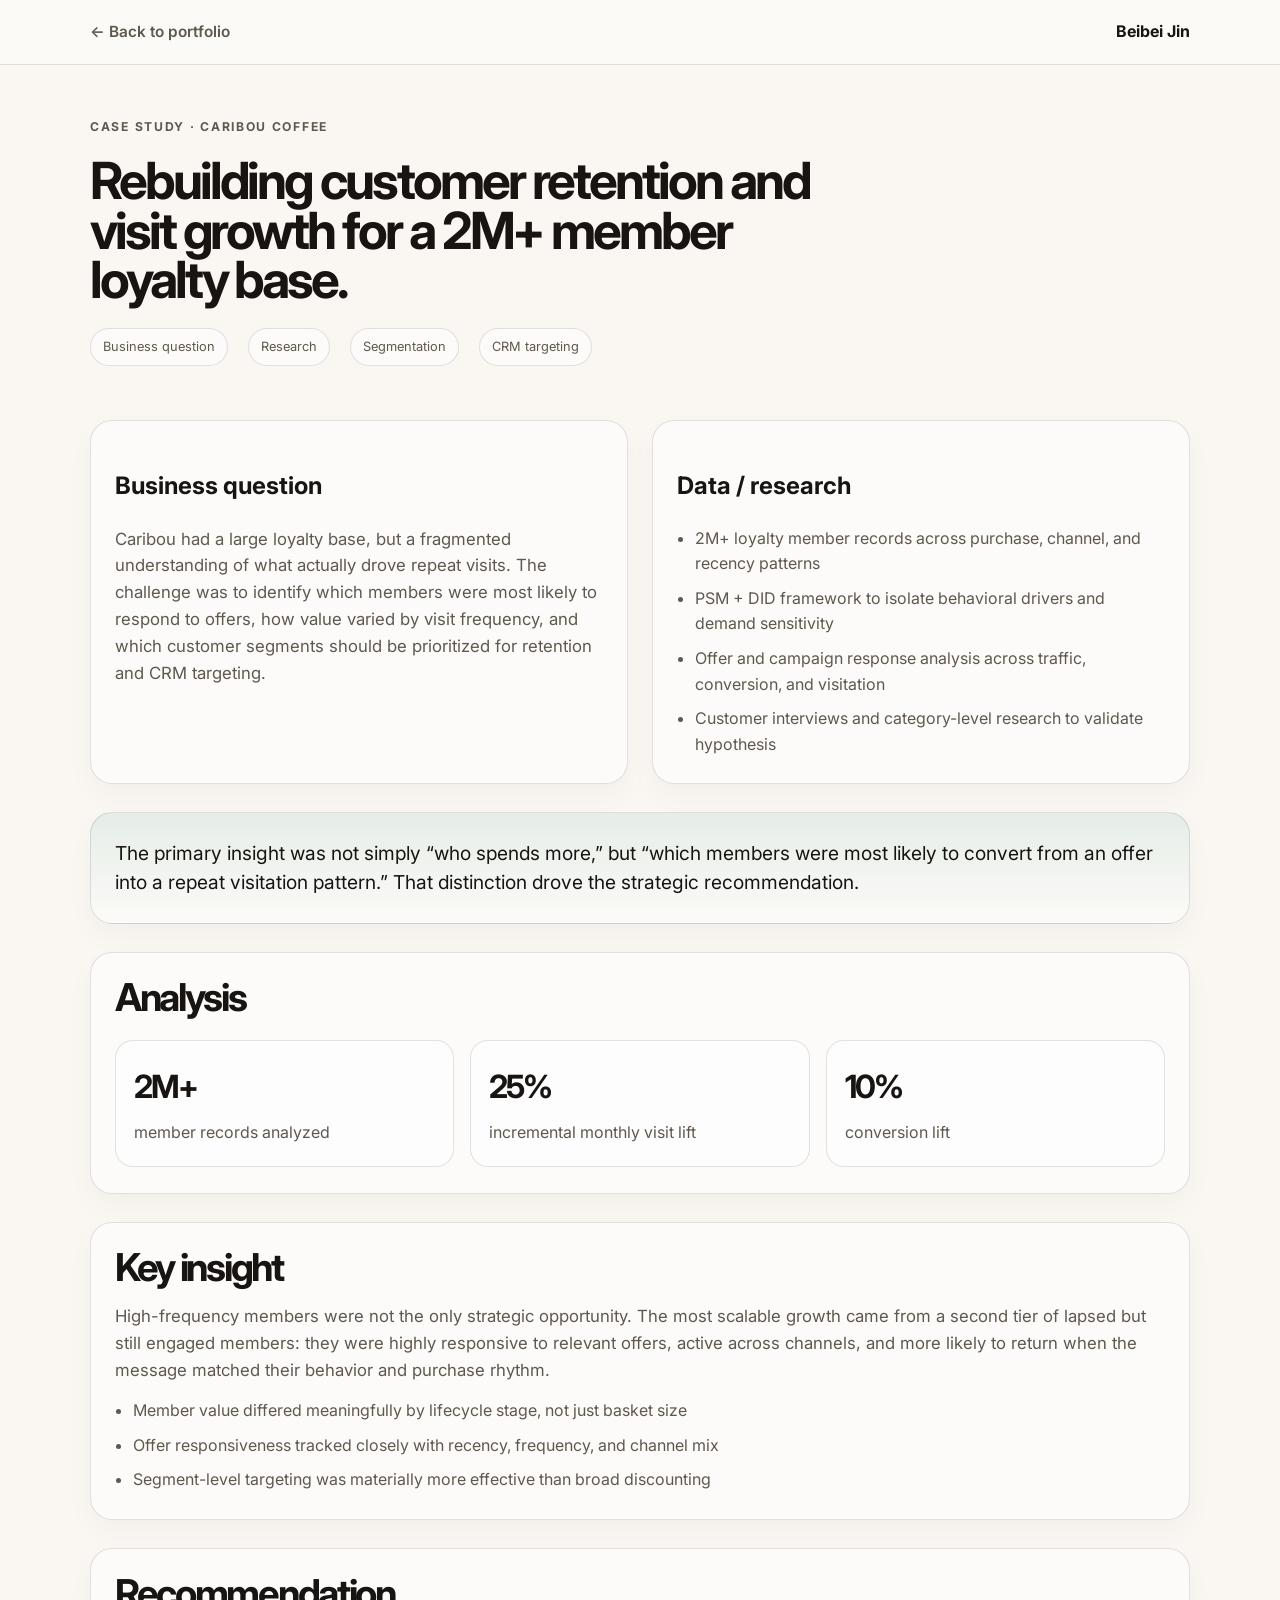
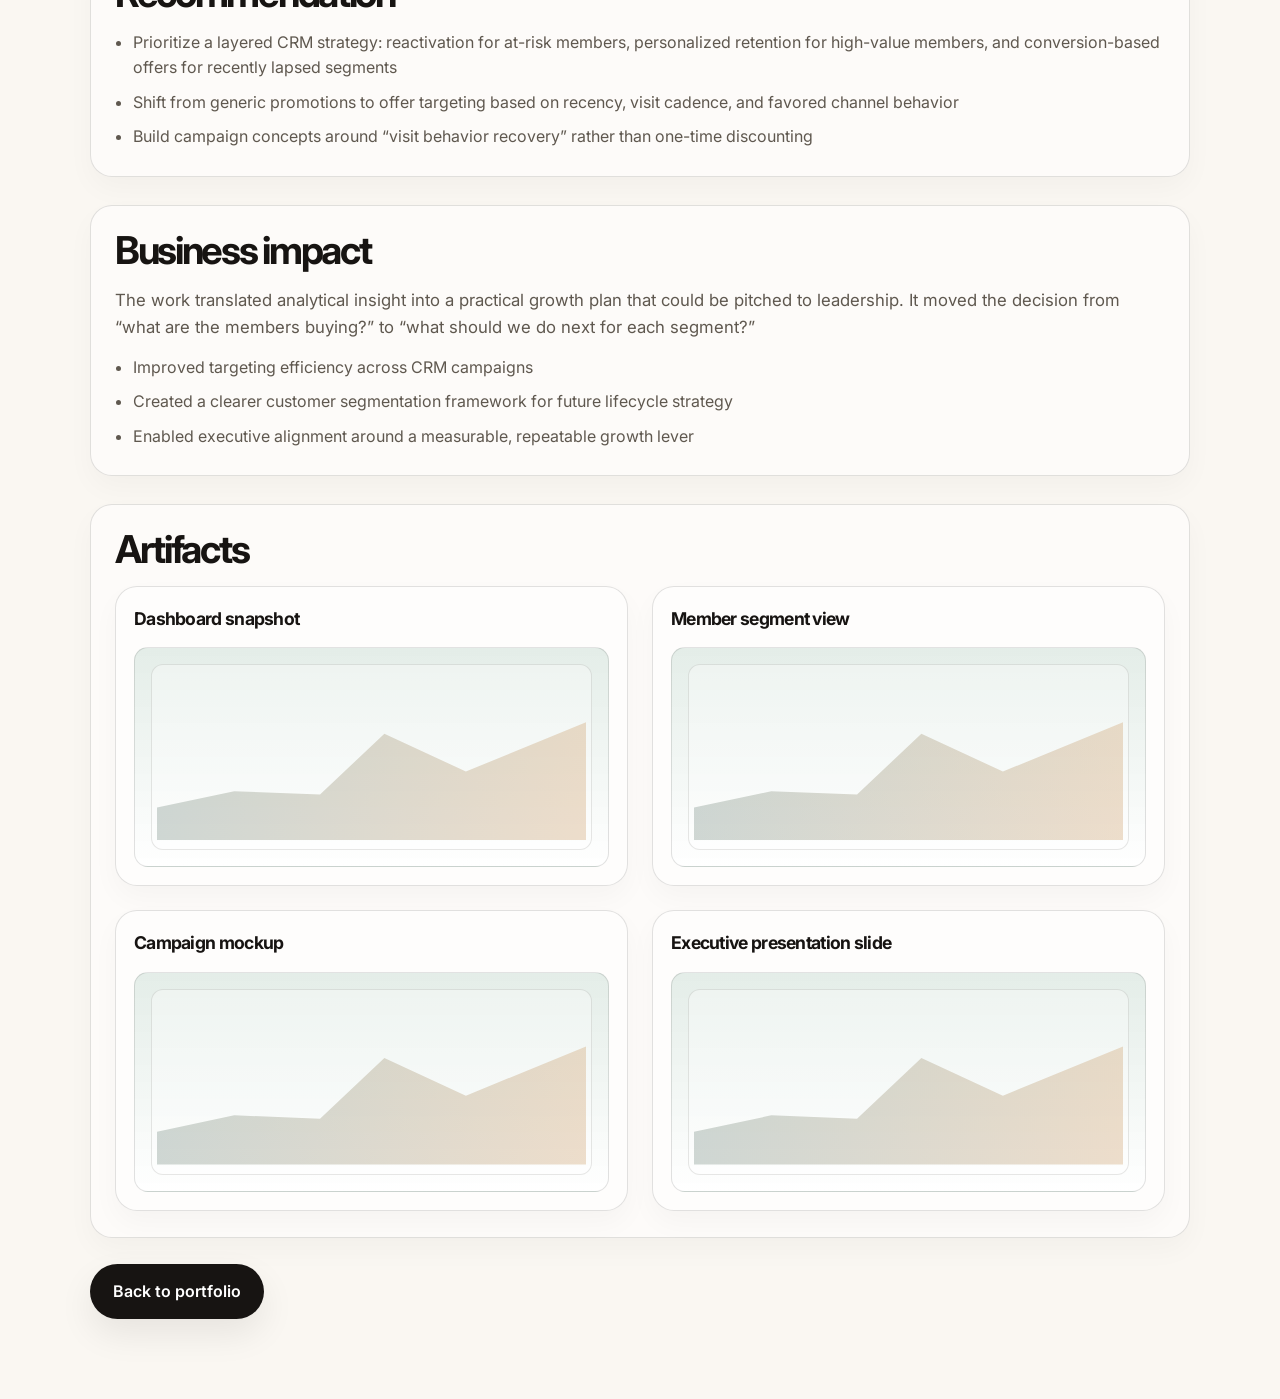
==== case-study-caribou.html @ a94de07c "Publish portfolio draft" ====
<!DOCTYPE html>
<html lang="en">
  <head>
    <meta charset="UTF-8" />
    <meta name="viewport" content="width=device-width, initial-scale=1.0" />
    <title>Caribou Case Study | Beibei Jin</title>
    <link rel="preconnect" href="https://fonts.googleapis.com" />
    <link rel="preconnect" href="https://fonts.gstatic.com" crossorigin />
    <link
      href="https://fonts.googleapis.com/css2?family=Inter:wght@400;500;600;700;800&display=swap"
      rel="stylesheet"
    />
    <link rel="stylesheet" href="style.css" />
  </head>
  <body class="case-page">
    <header class="case-header">
      <div class="case-header-inner">
        <a href="index.html" class="case-back">← Back to portfolio</a>
        <div class="case-brand">Beibei Jin</div>
      </div>
    </header>

    <main class="case-content">
      <section class="case-hero">
        <p class="eyebrow">Case study · Caribou Coffee</p>
        <h1>Rebuilding customer retention and visit growth for a 2M+ member loyalty base.</h1>
        <div class="case-meta">
          <span>Business question</span>
          <span>Research</span>
          <span>Segmentation</span>
          <span>CRM targeting</span>
        </div>
      </section>

      <div class="case-grid">
        <section class="case-block">
          <h2>Business question</h2>
          <p class="case-summary">
            Caribou had a large loyalty base, but a fragmented understanding of what actually drove repeat visits.
            The challenge was to identify which members were most likely to respond to offers, how value varied by visit frequency,
            and which customer segments should be prioritized for retention and CRM targeting.
          </p>
        </section>

        <section class="case-block">
          <h2>Data / research</h2>
          <ul class="case-list">
            <li>2M+ loyalty member records across purchase, channel, and recency patterns</li>
            <li>PSM + DID framework to isolate behavioral drivers and demand sensitivity</li>
            <li>Offer and campaign response analysis across traffic, conversion, and visitation</li>
            <li>Customer interviews and category-level research to validate hypothesis</li>
          </ul>
        </section>
      </div>

      <section class="case-highlight">
        <p>
          The primary insight was not simply “who spends more,” but “which members were most likely to convert from an offer into a repeat visitation pattern.”
          That distinction drove the strategic recommendation.
        </p>
      </section>

      <section class="case-section">
        <h2>Analysis</h2>
        <div class="case-stat-row">
          <div class="case-stat">
            <strong>2M+</strong>
            <span>member records analyzed</span>
          </div>
          <div class="case-stat">
            <strong>25%</strong>
            <span>incremental monthly visit lift</span>
          </div>
          <div class="case-stat">
            <strong>10%</strong>
            <span>conversion lift</span>
          </div>
        </div>
      </section>

      <section class="case-section">
        <h2>Key insight</h2>
        <p class="case-summary">
          High-frequency members were not the only strategic opportunity. The most scalable growth came from a second tier of lapsed but still engaged members:
          they were highly responsive to relevant offers, active across channels, and more likely to return when the message matched their behavior and purchase rhythm.
        </p>
        <ul class="case-list">
          <li>Member value differed meaningfully by lifecycle stage, not just basket size</li>
          <li>Offer responsiveness tracked closely with recency, frequency, and channel mix</li>
          <li>Segment-level targeting was materially more effective than broad discounting</li>
        </ul>
      </section>

      <section class="case-section">
        <h2>Recommendation</h2>
        <ul class="case-list">
          <li>Prioritize a layered CRM strategy: reactivation for at-risk members, personalized retention for high-value members, and conversion-based offers for recently lapsed segments</li>
          <li>Shift from generic promotions to offer targeting based on recency, visit cadence, and favored channel behavior</li>
          <li>Build campaign concepts around “visit behavior recovery” rather than one-time discounting</li>
        </ul>
      </section>

      <section class="case-section">
        <h2>Business impact</h2>
        <p class="case-summary">
          The work translated analytical insight into a practical growth plan that could be pitched to leadership.
          It moved the decision from “what are the members buying?” to “what should we do next for each segment?”
        </p>
        <ul class="case-list">
          <li>Improved targeting efficiency across CRM campaigns</li>
          <li>Created a clearer customer segmentation framework for future lifecycle strategy</li>
          <li>Enabled executive alignment around a measurable, repeatable growth lever</li>
        </ul>
      </section>

      <section class="case-section">
        <h2>Artifacts</h2>
        <div class="artifact-grid-case">
          <article class="case-artifact">
            <h3>Dashboard snapshot</h3>
            <div class="artifact-visual"></div>
          </article>
          <article class="case-artifact">
            <h3>Member segment view</h3>
            <div class="artifact-visual"></div>
          </article>
          <article class="case-artifact">
            <h3>Campaign mockup</h3>
            <div class="artifact-visual"></div>
          </article>
          <article class="case-artifact">
            <h3>Executive presentation slide</h3>
            <div class="artifact-visual"></div>
          </article>
        </div>
      </section>

      <div class="case-cta">
        <a href="index.html" class="button primary">Back to portfolio</a>
      </div>
    </main>
  </body>
</html>
---- style.css ----
:root {
  --bg: #f5f1ea;
  --paper: #faf7f2;
  --surface: #fffdf9;
  --surface-strong: #f0e7dc;
  --text: #171412;
  --muted: #5f584f;
  --line: rgba(23, 20, 18, 0.12);
  --accent: #2d4d3f;
  --accent-soft: #dfeae4;
  --contrast: #c58a4a;
  --shadow: 0 15px 35px rgba(17, 14, 12, 0.08);
}

* {
  box-sizing: border-box;
}

html {
  scroll-behavior: smooth;
}

body {
  margin: 0;
  background: var(--bg);
  color: var(--text);
  font-family: "Inter", sans-serif;
  line-height: 1.6;
}

a {
  color: inherit;
  text-decoration: none;
}

img {
  max-width: 100%;
  display: block;
}

.container {
  width: min(1120px, calc(100% - 40px));
  margin: 0 auto;
}

.page-shell {
  min-height: 100vh;
}

.site-header {
  position: sticky;
  top: 0;
  z-index: 20;
  backdrop-filter: blur(12px);
  background: rgba(245, 241, 234, 0.82);
  border-bottom: 1px solid var(--line);
}

.nav {
  display: flex;
  align-items: center;
  justify-content: space-between;
  min-height: 72px;
  gap: 20px;
}

.brand {
  font-weight: 700;
  letter-spacing: -0.04em;
  font-size: 1.1rem;
}

.nav-links {
  display: flex;
  align-items: center;
  flex-wrap: wrap;
  justify-content: flex-end;
  gap: 18px;
  font-size: 0.93rem;
  color: var(--muted);
}

.nav-links a {
  transition: opacity 0.2s ease;
}

.nav-links a:hover,
.nav-links a:focus-visible {
  opacity: 0.72;
}

.nav-cta {
  padding: 9px 14px;
  border: 1px solid var(--line);
  border-radius: 999px;
  background: rgba(255, 255, 255, 0.4);
  color: var(--text);
}

.hero {
  display: grid;
  grid-template-columns: 1.3fr 0.7fr;
  align-items: center;
  gap: 48px;
  padding: 72px 0 36px;
}

.eyebrow,
.kicker,
.project-tag,
.mini-case-label {
  display: inline-block;
  margin: 0 0 20px;
  font-size: 0.76rem;
  text-transform: uppercase;
  letter-spacing: 0.14em;
  font-weight: 700;
  color: var(--muted);
}

.hero h1,
.section-header h2,
.case-hero h1,
.case-section h2 {
  margin: 0;
  letter-spacing: -0.06em;
  line-height: 0.96;
}

.hero h1 {
  font-size: clamp(3.2rem, 6vw, 6rem);
  max-width: 620px;
}

.lede {
  max-width: 620px;
  margin-top: 22px;
  color: var(--muted);
  font-size: 1.08rem;
}

.cta-row {
  display: flex;
  flex-wrap: wrap;
  gap: 16px;
  margin-top: 28px;
}

.button {
  display: inline-flex;
  align-items: center;
  justify-content: center;
  padding: 14px 22px;
  border-radius: 999px;
  border: 1px solid transparent;
  font-weight: 600;
  transition: transform 0.2s ease, box-shadow 0.2s ease;
}

.button:hover,
.button:focus-visible {
  transform: translateY(-1px);
}

.button.primary {
  background: var(--text);
  color: #fff;
  box-shadow: var(--shadow);
}

.button.secondary {
  border-color: var(--line);
  color: var(--text);
  background: rgba(255, 255, 255, 0.34);
}

.hero-meta {
  list-style: none;
  display: flex;
  flex-wrap: wrap;
  gap: 18px;
  padding: 0;
  margin: 28px 0 0;
  color: var(--muted);
  font-size: 0.92rem;
}

.hero-meta li {
  position: relative;
  padding-left: 12px;
}

.hero-meta li::before {
  content: "";
  position: absolute;
  left: 0;
  top: 50%;
  width: 6px;
  height: 6px;
  border-radius: 50%;
  background: var(--contrast);
  transform: translateY(-50%);
}

.hero-panel {
  padding: 26px 22px 20px;
  border: 1px solid var(--line);
  border-radius: 24px;
  background: linear-gradient(180deg, rgba(255,255,255,0.7), rgba(240,231,220,0.75));
  box-shadow: var(--shadow);
}

.panel-header {
  display: flex;
  align-items: center;
  gap: 8px;
  font-size: 0.8rem;
  text-transform: uppercase;
  letter-spacing: 0.1em;
  color: var(--muted);
}

.status-dot {
  display: inline-block;
  width: 10px;
  height: 10px;
  border-radius: 50%;
  background: #56b36b;
  box-shadow: 0 0 0 4px rgba(86, 179, 107, 0.15);
}

.mini-stat-block {
  margin-top: 24px;
  padding: 20px 18px;
  background: var(--surface);
  border: 1px solid var(--line);
  border-radius: 18px;
}

.mini-kicker {
  display: block;
  margin-bottom: 8px;
  color: var(--muted);
  text-transform: uppercase;
  letter-spacing: 0.12em;
  font-size: 0.68rem;
}

.mini-stat-block strong {
  display: block;
  font-size: clamp(2.2rem, 4vw, 3.2rem);
  letter-spacing: -0.06em;
}

.mini-stat-block small {
  display: block;
  margin-top: 10px;
  color: var(--muted);
}

.mini-grid {
  display: grid;
  grid-template-columns: 1fr 1fr;
  gap: 14px;
  margin-top: 18px;
}

.mini-grid div {
  padding: 18px 16px;
  background: var(--surface);
  border: 1px solid var(--line);
  border-radius: 16px;
}

.mini-grid span {
  display: block;
  color: var(--muted);
  font-size: 0.72rem;
  text-transform: uppercase;
  letter-spacing: 0.12em;
}

.mini-grid strong {
  display: block;
  margin-top: 8px;
  font-size: 1.8rem;
  letter-spacing: -0.06em;
}

.chart-bars {
  display: grid;
  grid-template-columns: repeat(6, minmax(0, 1fr));
  align-items: end;
  gap: 10px;
  height: 112px;
  margin-top: 20px;
  padding: 16px 10px 8px;
  background: rgba(255,255,255,0.38);
  border: 1px solid var(--line);
  border-radius: 16px;
}

.chart-bars span {
  display: block;
  border-radius: 14px 14px 0 0;
  background: linear-gradient(180deg, rgba(45,77,63,0.72), rgba(197,138,74,0.72));
}

.section {
  padding: 58px 0;
}

.section-header {
  margin-bottom: 28px;
}

.section-header h2,
.case-hero h1,
.case-section h2 {
  font-size: clamp(2.2rem, 4vw, 3.6rem);
  max-width: 760px;
}

.about-grid {
  display: grid;
  grid-template-columns: 1.3fr 0.7fr;
  gap: 28px;
  align-items: start;
}

.about-grid p {
  margin: 0 0 18px;
  color: var(--muted);
  font-size: 1.05rem;
}

.quote-card {
  padding: 24px 22px;
  border-radius: 22px;
  background: linear-gradient(180deg, var(--surface), var(--surface-strong));
  border: 1px solid var(--line);
  box-shadow: var(--shadow);
}

.quote-card p {
  margin: 0;
  color: var(--text);
  font-size: 1.1rem;
  line-height: 1.5;
}

.proof-strip {
  border-top: 1px solid var(--line);
  border-bottom: 1px solid var(--line);
  background: rgba(255,255,255,0.25);
}

.proof-grid {
  display: grid;
  grid-template-columns: repeat(4, minmax(0, 1fr));
  gap: 20px;
  padding: 28px 0;
}

.proof-item {
  display: flex;
  flex-direction: column;
  gap: 10px;
  text-align: center;
  padding: 14px 10px;
}

.proof-item strong {
  font-size: clamp(2rem, 3vw, 3rem);
  letter-spacing: -0.06em;
}

.proof-item span {
  color: var(--muted);
}

.capability-grid,
.project-grid,
.artifact-grid,
.tool-grid {
  display: grid;
  gap: 22px;
}

.capability-grid {
  grid-template-columns: repeat(4, minmax(0, 1fr));
}

.info-card,
.project-card,
.artifact-card,
.mini-case {
  border: 1px solid var(--line);
  background: rgba(255,255,255,0.4);
  border-radius: 22px;
  box-shadow: 0 10px 30px rgba(17, 14, 12, 0.03);
}

.info-card {
  padding: 22px 20px 18px;
}

.card-index {
  font-size: 0.72rem;
  text-transform: uppercase;
  letter-spacing: 0.12em;
  color: var(--muted);
}

.info-card h3 {
  margin: 14px 0 10px;
  font-size: 1.35rem;
  letter-spacing: -0.04em;
}

.info-card p,
.project-card p,
.mini-case p,
.case-lead,
.case-section p,
.case-list li,
.case-note,
.contact-section h2 {
  color: var(--muted);
}

.project-grid {
  grid-template-columns: repeat(2, minmax(0, 1fr));
}

.project-card {
  padding: 22px 20px 20px;
}

.project-card.featured {
  background: linear-gradient(180deg, rgba(223,234,228,0.7), rgba(255,255,255,0.5));
}

.project-card h3 {
  margin: 8px 0 10px;
  font-size: clamp(1.7rem, 3vw, 2.4rem);
  letter-spacing: -0.05em;
}

.project-card ul {
  margin: 16px 0 18px;
  padding-left: 18px;
  color: var(--text);
}

.project-card li + li {
  margin-top: 8px;
}

.project-card a,
.mini-case a,
.case-back,
.contact-links a,
.case-link {
  font-weight: 600;
  color: var(--text);
}

.case-study-rail {
  display: grid;
  grid-template-columns: repeat(2, minmax(0, 1fr));
  gap: 22px;
}

.mini-case {
  padding: 22px 20px;
}

.mini-case h3 {
  margin: 10px 0 8px;
  font-size: 1.5rem;
  letter-spacing: -0.04em;
}

.artifact-grid {
  grid-template-columns: repeat(3, minmax(0, 1fr));
}

.artifact-card {
  padding: 18px;
}

.artifact-card span {
  display: block;
  margin-bottom: 12px;
  font-size: 0.83rem;
  text-transform: uppercase;
  letter-spacing: 0.12em;
  color: var(--muted);
}

.mock-visual {
  height: 185px;
  border-radius: 16px;
  border: 1px solid var(--line);
  background: linear-gradient(180deg, rgba(230,236,233,0.9), rgba(252,248,244,0.9));
  position: relative;
  overflow: hidden;
}

.dashboard-mock::before,
.cluster-mock::before,
.map-mock::before,
.campaign-mock::before,
.model-mock::before,
.framework-mock::before {
  content: "";
  position: absolute;
  inset: 14px;
  border-radius: 12px;
  border: 1px solid rgba(23,20,18,0.1);
  background: rgba(255,255,255,0.3);
}

.dashboard-mock::after {
  content: "";
  position: absolute;
  left: 20px;
  right: 20px;
  bottom: 20px;
  height: 68px;
  border-radius: 12px;
  background: linear-gradient(90deg, rgba(45,77,63,0.24), rgba(197,138,74,0.28));
}

.cluster-mock::after {
  content: "";
  position: absolute;
  inset: 26px 20px 20px 20px;
  background: radial-gradient(circle at 30% 38%, rgba(45,77,63,0.9) 0 10%, rgba(45,77,63,0.1) 11% 100%);
  border-radius: 50%;
}

.map-mock::after {
  content: "";
  position: absolute;
  inset: 25px 28px 26px 28px;
  background: linear-gradient(135deg, rgba(45,77,63,0.12), rgba(197,138,74,0.18));
  clip-path: polygon(0 55%, 30% 40%, 52% 18%, 78% 48%, 100% 35%, 100% 100%, 0 100%);
}

.campaign-mock::after {
  content: "";
  position: absolute;
  left: 22px;
  right: 22px;
  top: 28px;
  bottom: 28px;
  border-radius: 12px;
  background: linear-gradient(90deg, rgba(45,77,63,0.18), rgba(197,138,74,0.25));
}

.model-mock::after {
  content: "";
  position: absolute;
  left: 24px;
  right: 24px;
  top: 32px;
  bottom: 26px;
  background: linear-gradient(180deg, rgba(45,77,63,0.2), rgba(197,138,74,0.2));
  clip-path: polygon(0 80%, 18% 66%, 38% 72%, 52% 44%, 72% 58%, 100% 22%, 100% 100%, 0 100%);
}

.framework-mock::after {
  content: "";
  position: absolute;
  left: 25px;
  right: 25px;
  top: 25px;
  bottom: 25px;
  background: repeating-linear-gradient(90deg, rgba(23,20,18,0.12) 0 1px, transparent 1px 26px),
    repeating-linear-gradient(180deg, rgba(23,20,18,0.12) 0 1px, transparent 1px 26px);
}

.process-flow {
  display: grid;
  grid-template-columns: repeat(4, minmax(0, 1fr));
  gap: 18px;
}

.process-step {
  position: relative;
  padding: 24px 18px 18px;
  border: 1px solid var(--line);
  border-radius: 22px;
  background: linear-gradient(180deg, rgba(255,255,255,0.45), rgba(223,234,228,0.45));
}

.process-step span {
  display: inline-flex;
  align-items: center;
  justify-content: center;
  width: 38px;
  height: 38px;
  border-radius: 50%;
  background: var(--text);
  color: #fff;
  font-size: 0.75rem;
  font-weight: 700;
}

.process-step strong {
  display: block;
  margin-top: 16px;
  font-size: 1.35rem;
  letter-spacing: -0.04em;
}

.tool-grid {
  grid-template-columns: repeat(6, minmax(0, 1fr));
}

.tool-grid span {
  display: flex;
  align-items: center;
  justify-content: center;
  min-height: 52px;
  padding: 10px 14px;
  border-radius: 999px;
  border: 1px solid var(--line);
  background: rgba(255,255,255,0.38);
  color: var(--muted);
  font-weight: 500;
  text-align: center;
}

.contact-section {
  padding-bottom: 90px;
}

.contact-section h2 {
  max-width: 760px;
  margin: 0 0 24px;
  font-size: clamp(2rem, 4vw, 3rem);
  line-height: 1.08;
  letter-spacing: -0.05em;
  color: var(--text);
}

.contact-links {
  display: flex;
  flex-wrap: wrap;
  gap: 18px;
  font-size: 1rem;
}

.site-footer {
  padding: 0 0 40px;
  color: var(--muted);
  border-top: 1px solid var(--line);
}

.site-footer p {
  margin: 0;
  padding-top: 18px;
}

.case-page {
  background: var(--paper);
}

.case-header {
  border-bottom: 1px solid var(--line);
  background: rgba(255,255,255,0.4);
  position: sticky;
  top: 0;
  z-index: 5;
}

.case-header-inner {
  width: min(1100px, calc(100% - 40px));
  margin: 0 auto;
  min-height: 64px;
  display: flex;
  align-items: center;
  justify-content: space-between;
  gap: 20px;
}

.case-back {
  font-size: 0.96rem;
  color: var(--muted);
}

.case-brand {
  font-weight: 700;
}

.case-content {
  width: min(1100px, calc(100% - 40px));
  margin: 0 auto;
  padding: 48px 0 80px;
}

.case-hero {
  padding-bottom: 24px;
}

.case-meta {
  display: flex;
  flex-wrap: wrap;
  gap: 12px 20px;
  margin-top: 24px;
  color: var(--muted);
}

.case-meta span {
  display: inline-flex;
  align-items: center;
  border: 1px solid var(--line);
  border-radius: 999px;
  padding: 8px 12px;
  background: rgba(255,255,255,0.5);
  font-size: 0.8rem;
}

.case-grid {
  display: grid;
  grid-template-columns: 1fr 1fr;
  gap: 24px;
  margin-top: 30px;
  margin-bottom: 28px;
}

.case-block,
.case-highlight,
.case-artifact,
.case-section {
  border: 1px solid var(--line);
  background: rgba(255,255,255,0.5);
  border-radius: 22px;
  box-shadow: 0 12px 28px rgba(17,14,12,0.03);
}

.case-block,
.case-highlight {
  padding: 26px 24px;
}

.case-section {
  padding: 26px 24px;
  margin-top: 28px;
}

.case-section h2 {
  margin: 0 0 18px;
  font-size: clamp(1.8rem, 3vw, 2.7rem);
}

.case-summary {
  margin: 0;
  font-size: 1.05rem;
  color: var(--muted);
}

.case-list {
  padding-left: 18px;
  margin: 14px 0 0;
}

.case-list li + li {
  margin-top: 9px;
}

.case-highlight {
  background: linear-gradient(180deg, rgba(223,234,228,0.8), rgba(255,255,255,0.5));
}

.case-highlight p {
  margin: 0;
  font-size: 1.2rem;
  line-height: 1.5;
  color: var(--text);
}

.case-stat-row {
  display: grid;
  grid-template-columns: repeat(3, minmax(0, 1fr));
  gap: 16px;
  margin-top: 24px;
}

.case-stat {
  padding: 20px 18px;
  border-radius: 18px;
  border: 1px solid var(--line);
  background: rgba(255,255,255,0.6);
}

.case-stat strong {
  display: block;
  font-size: 2rem;
  letter-spacing: -0.06em;
}

.case-stat span {
  display: block;
  margin-top: 8px;
  color: var(--muted);
}

.artifact-grid-case {
  display: grid;
  grid-template-columns: repeat(2, minmax(0, 1fr));
  gap: 24px;
  margin-top: 18px;
}

.case-artifact {
  padding: 18px;
}

.case-artifact h3 {
  margin: 0 0 14px;
  font-size: 1.1rem;
  letter-spacing: -0.04em;
}

.artifact-visual {
  height: 220px;
  border-radius: 14px;
  border: 1px solid var(--line);
  background: linear-gradient(180deg, rgba(223,234,228,0.85), rgba(255,255,255,0.8));
  position: relative;
  overflow: hidden;
}

.artifact-visual::before {
  content: "";
  position: absolute;
  inset: 16px;
  border-radius: 12px;
  border: 1px solid rgba(23,20,18,0.1);
  background: rgba(255,255,255,0.35);
}

.artifact-visual::after {
  content: "";
  position: absolute;
  inset: 28px 22px 26px 22px;
  background: linear-gradient(90deg, rgba(45,77,63,0.22), rgba(197,138,74,0.28));
  clip-path: polygon(0 80%, 18% 70%, 38% 72%, 53% 35%, 72% 58%, 100% 28%, 100% 100%, 0 100%);
}

.case-cta {
  margin-top: 26px;
}

@media (max-width: 940px) {
  .hero,
  .about-grid,
  .capability-grid,
  .project-grid,
  .case-grid,
  .artifact-grid,
  .tool-grid,
  .process-flow,
  .case-study-rail {
    grid-template-columns: 1fr;
  }

  .hero {
    padding-top: 48px;
  }

  .tool-grid {
    grid-template-columns: repeat(2, minmax(0, 1fr));
  }

  .proof-grid {
    grid-template-columns: repeat(2, minmax(0, 1fr));
  }
}

@media (max-width: 640px) {
  .nav {
    flex-direction: column;
    justify-content: center;
    padding: 18px 0;
  }

  .nav-links {
    justify-content: center;
  }

  .hero h1 {
    font-size: 2.7rem;
  }

  .proof-grid,
  .artifact-grid-case,
  .case-stat-row {
    grid-template-columns: 1fr;
  }

  .site-header {
    position: static;
  }
}
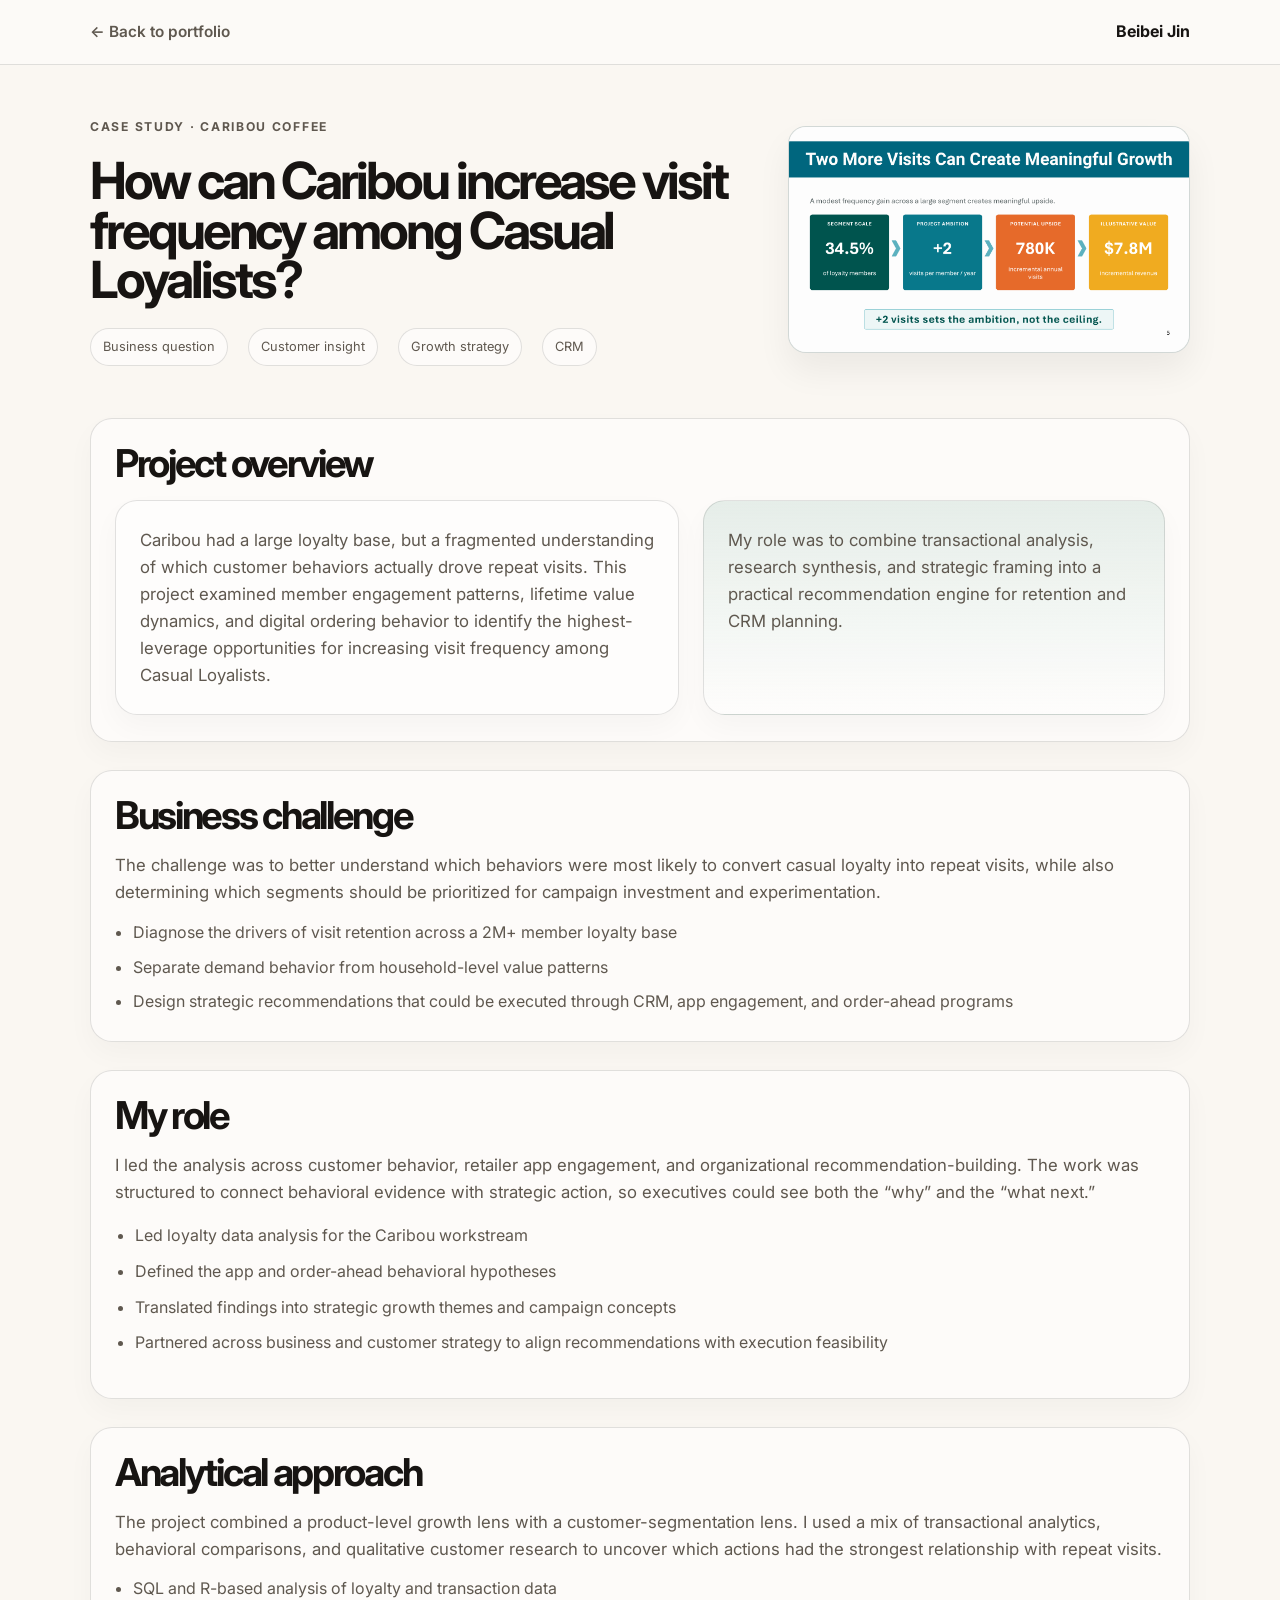
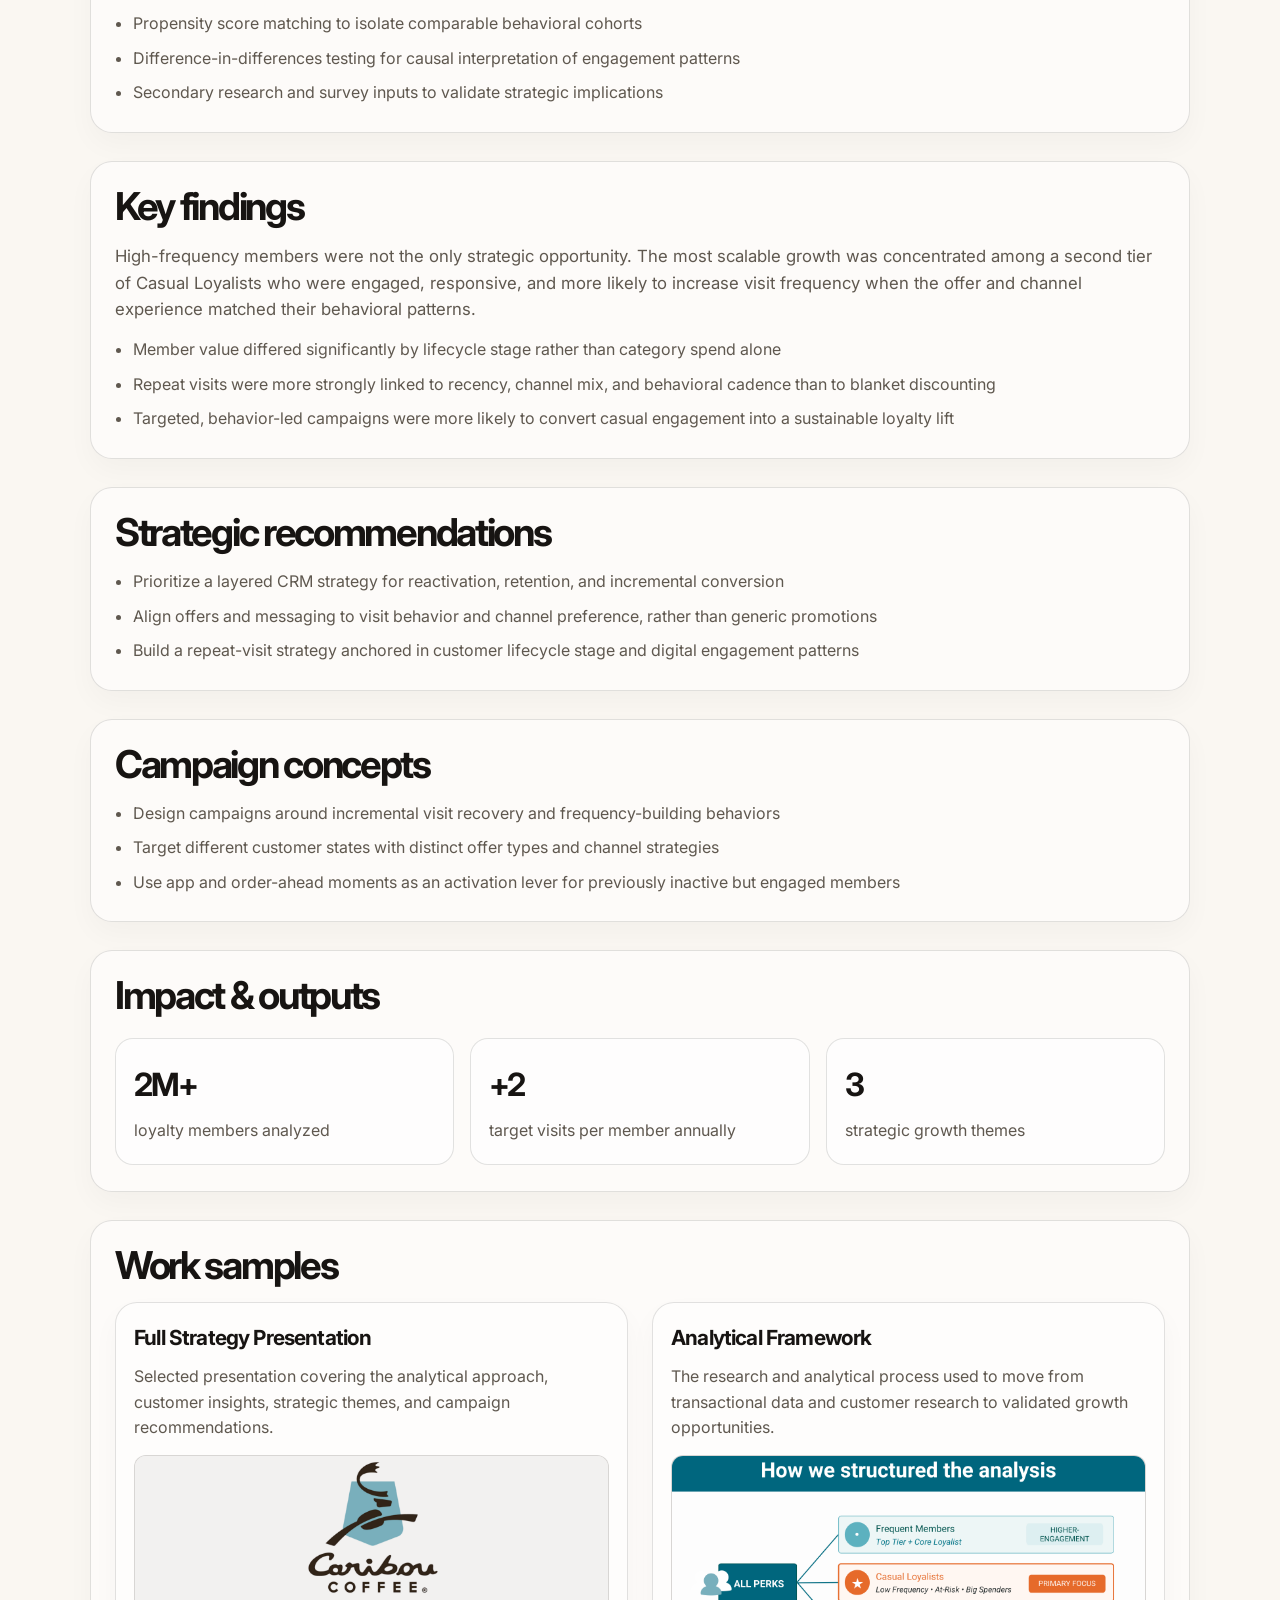
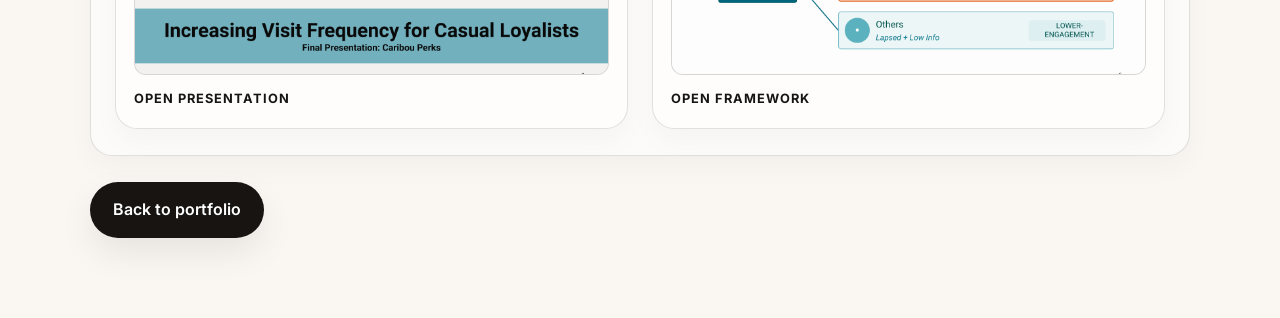
==== commit 842c80b5: "Update portfolio toolkit contact and case study assets" ====
--- a/case-study-caribou.html
+++ b/case-study-caribou.html
@@ -11,6 +11,126 @@
       rel="stylesheet"
     />
     <link rel="stylesheet" href="style.css" />
+    <style>
+      .case-hero {
+        display: grid;
+        grid-template-columns: minmax(0, 1.25fr) minmax(280px, 0.75fr);
+        gap: 28px;
+        align-items: center;
+      }
+
+      .case-hero-copy {
+        min-width: 0;
+      }
+
+      .case-hero-visual {
+        background: #edf3f1;
+        border: 1px solid rgba(23, 20, 18, 0.12);
+        border-radius: 18px;
+        box-shadow: 0 18px 34px rgba(17, 14, 12, 0.06);
+        overflow: hidden;
+      }
+
+      .case-hero-visual img {
+        display: block;
+        width: 100%;
+        height: 100%;
+        object-fit: cover;
+      }
+
+      .case-overview-grid {
+        display: grid;
+        grid-template-columns: minmax(0, 1.1fr) minmax(0, 0.9fr);
+        gap: 24px;
+      }
+
+      .case-overview-grid .case-block,
+      .case-overview-grid .case-section {
+        min-height: 100%;
+      }
+
+      .case-role-list {
+        display: grid;
+        gap: 10px;
+        margin-top: 18px;
+        padding-left: 20px;
+      }
+
+      .case-role-list li {
+        color: var(--muted);
+      }
+
+      .overview-highlight {
+        background: linear-gradient(180deg, rgba(223,234,228,0.8), rgba(255,255,255,0.5));
+      }
+
+      .artifact-grid-case {
+        display: grid;
+        grid-template-columns: repeat(2, minmax(0, 1fr));
+        gap: 24px;
+      }
+
+      .case-artifact {
+        display: block;
+        padding: 18px;
+        transition: transform 0.2s ease, box-shadow 0.2s ease;
+      }
+
+      .case-artifact:hover,
+      .case-artifact:focus-visible {
+        transform: translateY(-2px);
+        box-shadow: 0 18px 30px rgba(17, 14, 12, 0.06);
+      }
+
+      .case-artifact h3 {
+        margin: 0 0 10px;
+        font-size: 1.3rem;
+        letter-spacing: -0.04em;
+      }
+
+      .case-artifact p {
+        margin: 0 0 14px;
+        color: var(--muted);
+      }
+
+      .case-artifact .artifact-visual {
+        position: relative;
+        overflow: hidden;
+        border: 1px solid rgba(23, 20, 18, 0.12);
+        border-radius: 12px;
+        background: #f4f1ef;
+      }
+
+      .case-artifact .artifact-visual img {
+        display: block;
+        width: 100%;
+        height: 100%;
+        object-fit: cover;
+      }
+
+      .artifact-link {
+        display: inline-flex;
+        align-items: center;
+        margin-top: 14px;
+        font-size: 0.8rem;
+        font-weight: 700;
+        letter-spacing: 0.08em;
+        text-transform: uppercase;
+        color: var(--text);
+      }
+
+      @media (max-width: 720px) {
+        .case-hero,
+        .case-overview-grid,
+        .artifact-grid-case {
+          grid-template-columns: 1fr;
+        }
+
+        .case-hero {
+          padding-bottom: 12px;
+        }
+      }
+    </style>
   </head>
   <body class="case-page">
     <header class="case-header">
@@ -22,116 +142,144 @@
 
     <main class="case-content">
       <section class="case-hero">
-        <p class="eyebrow">Case study · Caribou Coffee</p>
-        <h1>Rebuilding customer retention and visit growth for a 2M+ member loyalty base.</h1>
-        <div class="case-meta">
-          <span>Business question</span>
-          <span>Research</span>
-          <span>Segmentation</span>
-          <span>CRM targeting</span>
-        </div>
-      </section>
-
-      <div class="case-grid">
-        <section class="case-block">
-          <h2>Business question</h2>
-          <p class="case-summary">
-            Caribou had a large loyalty base, but a fragmented understanding of what actually drove repeat visits.
-            The challenge was to identify which members were most likely to respond to offers, how value varied by visit frequency,
-            and which customer segments should be prioritized for retention and CRM targeting.
-          </p>
-        </section>
-
-        <section class="case-block">
-          <h2>Data / research</h2>
-          <ul class="case-list">
-            <li>2M+ loyalty member records across purchase, channel, and recency patterns</li>
-            <li>PSM + DID framework to isolate behavioral drivers and demand sensitivity</li>
-            <li>Offer and campaign response analysis across traffic, conversion, and visitation</li>
-            <li>Customer interviews and category-level research to validate hypothesis</li>
-          </ul>
-        </section>
-      </div>
-
-      <section class="case-highlight">
-        <p>
-          The primary insight was not simply “who spends more,” but “which members were most likely to convert from an offer into a repeat visitation pattern.”
-          That distinction drove the strategic recommendation.
-        </p>
-      </section>
-
-      <section class="case-section">
-        <h2>Analysis</h2>
+        <div class="case-hero-copy">
+          <p class="eyebrow">Case study · Caribou Coffee</p>
+          <h1>How can Caribou increase visit frequency among Casual Loyalists?</h1>
+          <div class="case-meta">
+            <span>Business question</span>
+            <span>Customer insight</span>
+            <span>Growth strategy</span>
+            <span>CRM</span>
+          </div>
+        </div>
+        <div class="case-hero-visual">
+          <img src="covers/caribou-slide-4.png" alt="Caribou project overview slide" />
+        </div>
+      </section>
+
+      <section class="case-section">
+        <h2>Project overview</h2>
+        <div class="case-overview-grid">
+          <div class="case-block">
+            <p class="case-summary">
+              Caribou had a large loyalty base, but a fragmented understanding of which customer behaviors actually drove repeat visits.
+              This project examined member engagement patterns, lifetime value dynamics, and digital ordering behavior to identify the highest-leverage opportunities for increasing visit frequency among Casual Loyalists.
+            </p>
+          </div>
+          <div class="case-block overview-highlight">
+            <p class="case-summary">
+              My role was to combine transactional analysis, research synthesis, and strategic framing into a practical recommendation engine for retention and CRM planning.
+            </p>
+          </div>
+        </div>
+      </section>
+
+      <section class="case-section">
+        <h2>Business challenge</h2>
+        <p class="case-summary">
+          The challenge was to better understand which behaviors were most likely to convert casual loyalty into repeat visits, while also determining which segments should be prioritized for campaign investment and experimentation.
+        </p>
+        <ul class="case-list">
+          <li>Diagnose the drivers of visit retention across a 2M+ member loyalty base</li>
+          <li>Separate demand behavior from household-level value patterns</li>
+          <li>Design strategic recommendations that could be executed through CRM, app engagement, and order-ahead programs</li>
+        </ul>
+      </section>
+
+      <section class="case-section">
+        <h2>My role</h2>
+        <p class="case-summary">
+          I led the analysis across customer behavior, retailer app engagement, and organizational recommendation-building. The work was structured to connect behavioral evidence with strategic action, so executives could see both the “why” and the “what next.”
+        </p>
+        <ul class="case-role-list">
+          <li>Led loyalty data analysis for the Caribou workstream</li>
+          <li>Defined the app and order-ahead behavioral hypotheses</li>
+          <li>Translated findings into strategic growth themes and campaign concepts</li>
+          <li>Partnered across business and customer strategy to align recommendations with execution feasibility</li>
+        </ul>
+      </section>
+
+      <section class="case-section">
+        <h2>Analytical approach</h2>
+        <p class="case-summary">
+          The project combined a product-level growth lens with a customer-segmentation lens. I used a mix of transactional analytics, behavioral comparisons, and qualitative customer research to uncover which actions had the strongest relationship with repeat visits.
+        </p>
+        <ul class="case-list">
+          <li>SQL and R-based analysis of loyalty and transaction data</li>
+          <li>Propensity score matching to isolate comparable behavioral cohorts</li>
+          <li>Difference-in-differences testing for causal interpretation of engagement patterns</li>
+          <li>Secondary research and survey inputs to validate strategic implications</li>
+        </ul>
+      </section>
+
+      <section class="case-section">
+        <h2>Key findings</h2>
+        <p class="case-summary">
+          High-frequency members were not the only strategic opportunity. The most scalable growth was concentrated among a second tier of Casual Loyalists who were engaged, responsive, and more likely to increase visit frequency when the offer and channel experience matched their behavioral patterns.
+        </p>
+        <ul class="case-list">
+          <li>Member value differed significantly by lifecycle stage rather than category spend alone</li>
+          <li>Repeat visits were more strongly linked to recency, channel mix, and behavioral cadence than to blanket discounting</li>
+          <li>Targeted, behavior-led campaigns were more likely to convert casual engagement into a sustainable loyalty lift</li>
+        </ul>
+      </section>
+
+      <section class="case-section">
+        <h2>Strategic recommendations</h2>
+        <ul class="case-list">
+          <li>Prioritize a layered CRM strategy for reactivation, retention, and incremental conversion</li>
+          <li>Align offers and messaging to visit behavior and channel preference, rather than generic promotions</li>
+          <li>Build a repeat-visit strategy anchored in customer lifecycle stage and digital engagement patterns</li>
+        </ul>
+      </section>
+
+      <section class="case-section">
+        <h2>Campaign concepts</h2>
+        <ul class="case-list">
+          <li>Design campaigns around incremental visit recovery and frequency-building behaviors</li>
+          <li>Target different customer states with distinct offer types and channel strategies</li>
+          <li>Use app and order-ahead moments as an activation lever for previously inactive but engaged members</li>
+        </ul>
+      </section>
+
+      <section class="case-section">
+        <h2>Impact &amp; outputs</h2>
         <div class="case-stat-row">
           <div class="case-stat">
             <strong>2M+</strong>
-            <span>member records analyzed</span>
+            <span>loyalty members analyzed</span>
           </div>
           <div class="case-stat">
-            <strong>25%</strong>
-            <span>incremental monthly visit lift</span>
+            <strong>+2</strong>
+            <span>target visits per member annually</span>
           </div>
           <div class="case-stat">
-            <strong>10%</strong>
-            <span>conversion lift</span>
-          </div>
-        </div>
-      </section>
-
-      <section class="case-section">
-        <h2>Key insight</h2>
-        <p class="case-summary">
-          High-frequency members were not the only strategic opportunity. The most scalable growth came from a second tier of lapsed but still engaged members:
-          they were highly responsive to relevant offers, active across channels, and more likely to return when the message matched their behavior and purchase rhythm.
-        </p>
-        <ul class="case-list">
-          <li>Member value differed meaningfully by lifecycle stage, not just basket size</li>
-          <li>Offer responsiveness tracked closely with recency, frequency, and channel mix</li>
-          <li>Segment-level targeting was materially more effective than broad discounting</li>
-        </ul>
-      </section>
-
-      <section class="case-section">
-        <h2>Recommendation</h2>
-        <ul class="case-list">
-          <li>Prioritize a layered CRM strategy: reactivation for at-risk members, personalized retention for high-value members, and conversion-based offers for recently lapsed segments</li>
-          <li>Shift from generic promotions to offer targeting based on recency, visit cadence, and favored channel behavior</li>
-          <li>Build campaign concepts around “visit behavior recovery” rather than one-time discounting</li>
-        </ul>
-      </section>
-
-      <section class="case-section">
-        <h2>Business impact</h2>
-        <p class="case-summary">
-          The work translated analytical insight into a practical growth plan that could be pitched to leadership.
-          It moved the decision from “what are the members buying?” to “what should we do next for each segment?”
-        </p>
-        <ul class="case-list">
-          <li>Improved targeting efficiency across CRM campaigns</li>
-          <li>Created a clearer customer segmentation framework for future lifecycle strategy</li>
-          <li>Enabled executive alignment around a measurable, repeatable growth lever</li>
-        </ul>
-      </section>
-
-      <section class="case-section">
-        <h2>Artifacts</h2>
+            <strong>3</strong>
+            <span>strategic growth themes</span>
+          </div>
+        </div>
+      </section>
+
+      <section class="case-section">
+        <h2>Work samples</h2>
         <div class="artifact-grid-case">
-          <article class="case-artifact">
-            <h3>Dashboard snapshot</h3>
-            <div class="artifact-visual"></div>
-          </article>
-          <article class="case-artifact">
-            <h3>Member segment view</h3>
-            <div class="artifact-visual"></div>
-          </article>
-          <article class="case-artifact">
-            <h3>Campaign mockup</h3>
-            <div class="artifact-visual"></div>
-          </article>
-          <article class="case-artifact">
-            <h3>Executive presentation slide</h3>
-            <div class="artifact-visual"></div>
-          </article>
+          <a class="case-artifact" href="Caribou Loyalty Growth Strategy.pdf" target="_blank" rel="noopener">
+            <h3>Full Strategy Presentation</h3>
+            <p>Selected presentation covering the analytical approach, customer insights, strategic themes, and campaign recommendations.</p>
+            <div class="artifact-visual">
+              <img src="covers/caribou-slide-1.png" alt="Caribou strategy presentation cover preview" />
+            </div>
+            <span class="artifact-link">Open Presentation</span>
+          </a>
+
+          <a class="case-artifact" href="covers/caribou-slide-5.png" target="_blank" rel="noopener">
+            <h3>Analytical Framework</h3>
+            <p>The research and analytical process used to move from transactional data and customer research to validated growth opportunities.</p>
+            <div class="artifact-visual">
+              <img src="covers/caribou-slide-5.png" alt="Caribou analytical framework slide" />
+            </div>
+            <span class="artifact-link">Open Framework</span>
+          </a>
         </div>
       </section>
 
--- a/style.css
+++ b/style.css
@@ -830,26 +830,18 @@
   height: 220px;
   border-radius: 14px;
   border: 1px solid var(--line);
-  background: linear-gradient(180deg, rgba(223,234,228,0.85), rgba(255,255,255,0.8));
+  background: #edf3f1;
   position: relative;
   overflow: hidden;
 }
 
-.artifact-visual::before {
-  content: "";
-  position: absolute;
-  inset: 16px;
-  border-radius: 12px;
-  border: 1px solid rgba(23,20,18,0.1);
-  background: rgba(255,255,255,0.35);
-}
-
-.artifact-visual::after {
-  content: "";
-  position: absolute;
-  inset: 28px 22px 26px 22px;
-  background: linear-gradient(90deg, rgba(45,77,63,0.22), rgba(197,138,74,0.28));
-  clip-path: polygon(0 80%, 18% 70%, 38% 72%, 53% 35%, 72% 58%, 100% 28%, 100% 100%, 0 100%);
+.artifact-visual img {
+  display: block;
+  width: 100%;
+  height: 100%;
+  object-fit: contain;
+  object-position: center;
+  background: #edf3f1;
 }
 
 .case-cta {
@@ -907,3 +899,465 @@
     position: static;
   }
 }
+
+.toolkit {
+  background: #eeeaef;
+  color: var(--ink);
+  border-top: 1px solid rgba(23, 21, 23, 0.12);
+}
+
+.toolkit .section-label {
+  color: var(--purple);
+}
+
+.toolkit-header {
+  margin-bottom: 0;
+}
+
+.toolkit-support {
+  max-width: 720px;
+  margin: 8px 0 26px;
+  color: var(--muted);
+  font-size: 1rem;
+  line-height: 1.6;
+}
+
+.toolkit-console {
+  display: grid;
+  grid-template-columns: minmax(240px, 0.32fr) minmax(0, 0.68fr);
+  gap: 0;
+  min-height: 520px;
+  background: rgba(255, 255, 255, 0.28);
+  border: 1px solid rgba(23, 21, 23, 0.12);
+  border-radius: 28px;
+  overflow: hidden;
+  box-shadow: 0 18px 36px rgba(17, 14, 12, 0.04);
+}
+
+.toolkit-nav {
+  display: flex;
+  flex-direction: column;
+  border-right: 1px solid rgba(23, 21, 23, 0.12);
+  background: rgba(255, 255, 255, 0.14);
+}
+
+.tool-tab {
+  appearance: none;
+  background: transparent;
+  border: none;
+  border-bottom: 1px solid rgba(23, 21, 23, 0.1);
+  color: var(--ink);
+  display: flex;
+  align-items: center;
+  justify-content: space-between;
+  gap: 12px;
+  width: 100%;
+  padding: 20px 22px 18px;
+  text-align: left;
+  cursor: pointer;
+  position: relative;
+  transition: background 180ms ease, color 180ms ease;
+}
+
+.tool-tab:last-child {
+  border-bottom: none;
+}
+
+.tool-tab:hover,
+.tool-tab:focus-visible {
+  background: rgba(77, 45, 117, 0.03);
+}
+
+.tool-tab.is-active {
+  background: rgba(255, 255, 255, 0.3);
+  color: var(--purple);
+}
+
+.tool-tab::after {
+  content: "";
+  position: absolute;
+  left: 22px;
+  right: 22px;
+  bottom: 0;
+  height: 2px;
+  background: var(--purple);
+  transform: scaleX(0);
+  transform-origin: left center;
+  transition: transform 200ms ease;
+}
+
+.tool-tab.is-active::after {
+  transform: scaleX(1);
+}
+
+.tool-index {
+  display: inline-block;
+  font-size: 0.68rem;
+  font-weight: 700;
+  letter-spacing: 0.14em;
+  text-transform: uppercase;
+  color: rgba(23, 21, 23, 0.7);
+}
+
+.tool-name {
+  flex: 1;
+  font-size: clamp(1.22rem, 1.8vw, 1.7rem);
+  letter-spacing: -0.04em;
+  line-height: 1.1;
+}
+
+.toolkit-panel-wrap {
+  position: relative;
+}
+
+.toolkit-panel {
+  display: none;
+  height: 100%;
+  padding: 34px 32px;
+  animation: toolkitFade 260ms ease;
+}
+
+.toolkit-panel.is-active {
+  display: block;
+}
+
+@keyframes toolkitFade {
+  from {
+    opacity: 0;
+    transform: translateY(8px);
+  }
+  to {
+    opacity: 1;
+    transform: translateY(0);
+  }
+}
+
+.toolkit-panel-header {
+  padding-bottom: 18px;
+  border-bottom: 1px solid rgba(23, 21, 23, 0.12);
+}
+
+.toolkit-panel-title {
+  margin: 0;
+  font-size: clamp(2.2rem, 3vw, 3.4rem);
+  line-height: 0.98;
+  letter-spacing: -0.06em;
+}
+
+.toolkit-panel-desc {
+  margin: 12px 0 0;
+  color: var(--muted);
+  font-size: 1rem;
+  line-height: 1.6;
+}
+
+.toolkit-groups {
+  display: grid;
+  grid-template-columns: repeat(2, minmax(0, 1fr));
+  gap: 20px;
+  margin-top: 20px;
+}
+
+.toolkit-group {
+  display: flex;
+  flex-direction: column;
+  gap: 12px;
+  padding-top: 18px;
+  border-top: 1px solid rgba(23, 21, 23, 0.12);
+}
+
+.toolkit-group-label {
+  display: inline-block;
+  color: var(--purple);
+  font-size: 0.68rem;
+  font-weight: 700;
+  letter-spacing: 0.14em;
+  text-transform: uppercase;
+}
+
+.toolkit-list {
+  display: flex;
+  flex-wrap: wrap;
+  gap: 10px;
+}
+
+.toolkit-list span {
+  display: inline-flex;
+  align-items: center;
+  min-height: 36px;
+  padding: 8px 12px;
+  border: 1px solid rgba(23, 21, 23, 0.14);
+  border-radius: 999px;
+  background: rgba(255, 255, 255, 0.2);
+  color: var(--ink);
+  font-size: 0.8rem;
+  font-weight: 500;
+  line-height: 1.2;
+}
+
+.contact {
+  background: var(--purple);
+  color: #fff;
+  border-top: 1px solid rgba(255,255,255,0.12);
+}
+
+.contact .section-label {
+  color: #d9cfe9;
+}
+
+.contact-header {
+  margin-bottom: 24px;
+}
+
+.contact h2 {
+  max-width: 720px;
+  font-size: clamp(3rem, 6vw, 6.2rem);
+  line-height: 0.92;
+  color: #fff;
+}
+
+.contact-card {
+  display: grid;
+  grid-template-columns: minmax(0, 1.2fr) minmax(0, 1fr);
+  gap: 24px;
+  width: min(100%, 1200px);
+  padding: 32px 34px;
+  background: rgba(255,255,255,0.96);
+  border: 1px solid rgba(77, 45, 117, 0.18);
+  border-radius: 28px;
+  box-shadow: 0 28px 50px rgba(17, 14, 12, 0.08);
+  color: var(--ink);
+}
+
+.contact-card-main,
+.contact-card-side {
+  display: flex;
+  flex-direction: column;
+}
+
+.contact-card-main {
+  justify-content: space-between;
+  gap: 20px;
+  padding-right: 24px;
+  border-right: 1px solid rgba(23, 21, 23, 0.12);
+}
+
+.contact-intro {
+  display: flex;
+  flex-direction: column;
+  gap: 10px;
+}
+
+.contact-name {
+  margin: 0;
+  font-size: clamp(2.4rem, 4vw, 4.4rem);
+  line-height: 0.95;
+  letter-spacing: -0.07em;
+}
+
+.contact-role {
+  margin: 0;
+  color: var(--muted);
+  font-size: clamp(1.05rem, 1.6vw, 1.5rem);
+  line-height: 1.4;
+}
+
+.contact-focus {
+  display: flex;
+  flex-wrap: wrap;
+  gap: 10px;
+}
+
+.contact-focus span {
+  display: inline-flex;
+  padding: 8px 12px;
+  border: 1px solid rgba(23, 21, 23, 0.16);
+  border-radius: 999px;
+  color: var(--ink);
+  font-size: 0.7rem;
+  font-weight: 700;
+  letter-spacing: 0.1em;
+  text-transform: uppercase;
+}
+
+.contact-location {
+  color: var(--purple);
+  font-size: 1.08rem;
+  font-weight: 600;
+}
+
+.contact-card-side {
+  justify-content: space-between;
+  gap: 18px;
+}
+
+.contact-detail {
+  display: flex;
+  flex-direction: column;
+  gap: 8px;
+  padding-bottom: 14px;
+  border-bottom: 1px solid rgba(23, 21, 23, 0.1);
+}
+
+.contact-label {
+  color: rgba(23, 21, 23, 0.62);
+  font-size: 0.72rem;
+  font-weight: 700;
+  letter-spacing: 0.12em;
+  text-transform: uppercase;
+}
+
+.contact-link {
+  color: var(--purple);
+  text-decoration: none;
+  overflow-wrap: anywhere;
+  transition: color 180ms ease, transform 180ms ease;
+}
+
+.contact-link:hover,
+.contact-link:focus-visible {
+  color: var(--ink);
+}
+
+.contact-detail .contact-link {
+  font-size: clamp(1.2rem, 1.7vw, 1.8rem);
+  line-height: 1.35;
+  letter-spacing: -0.04em;
+}
+
+.contact-actions {
+  display: flex;
+  flex-wrap: wrap;
+  gap: 12px;
+  margin-top: 4px;
+}
+
+.contact-primary,
+.contact-secondary {
+  display: inline-flex;
+  align-items: center;
+  justify-content: center;
+  min-height: 54px;
+  padding: 0 20px;
+  border-radius: 14px;
+  font-size: 0.78rem;
+  font-weight: 700;
+  letter-spacing: 0.12em;
+  text-transform: uppercase;
+  transition: transform 180ms ease, box-shadow 180ms ease, background 180ms ease;
+}
+
+.contact-primary {
+  background: var(--purple);
+  color: #fff;
+  box-shadow: 0 18px 28px rgba(77, 45, 117, 0.18);
+}
+
+.contact-secondary {
+  background: rgba(77, 45, 117, 0.06);
+  color: var(--purple);
+  border: 1px solid rgba(77, 45, 117, 0.25);
+}
+
+.contact-primary:hover,
+.contact-secondary:hover,
+.contact-primary:focus-visible,
+.contact-secondary:focus-visible {
+  transform: translateY(-2px);
+}
+
+.site-footer {
+  padding: 18px 0 30px;
+  background: var(--purple);
+  border-top: 1px solid rgba(255,255,255,0.15);
+  color: #d9cfe9;
+  font-size: 0.72rem;
+  letter-spacing: 0.08em;
+  text-transform: uppercase;
+}
+
+@media (max-width: 900px) {
+  .toolkit-console {
+    grid-template-columns: 1fr;
+    min-height: auto;
+  }
+
+  .toolkit-nav {
+    border-right: none;
+    border-bottom: 1px solid rgba(23,21,23,0.12);
+  }
+
+  .tool-tab {
+    padding: 16px 18px;
+  }
+
+  .toolkit-panel {
+    padding: 26px 22px;
+  }
+
+  .toolkit-groups {
+    grid-template-columns: 1fr;
+  }
+
+  .contact-card {
+    grid-template-columns: 1fr;
+  }
+
+  .contact-card-main {
+    border-right: none;
+    border-bottom: 1px solid rgba(23,21,23,0.12);
+    padding-right: 0;
+    padding-bottom: 14px;
+  }
+}
+
+@media (max-width: 620px) {
+  .toolkit-console {
+    border-radius: 22px;
+  }
+
+  .toolkit-nav {
+    display: grid;
+    grid-template-columns: repeat(2, minmax(0, 1fr));
+  }
+
+  .tool-tab {
+    border-right: 1px solid rgba(23,21,23,0.08);
+  }
+
+  .tool-tab:nth-child(2n) {
+    border-right: none;
+  }
+
+  .tool-name {
+    font-size: 1.05rem;
+  }
+
+  .toolkit-panel-title {
+    font-size: 2rem;
+  }
+
+  .contact-card {
+    padding: 22px 18px;
+  }
+
+  .contact-actions {
+    flex-direction: column;
+  }
+
+  .contact-primary,
+  .contact-secondary {
+    width: 100%;
+  }
+}
+
+@media (prefers-reduced-motion: reduce) {
+  .tool-tab,
+  .toolkit-panel,
+  .contact-link,
+  .contact-primary,
+  .contact-secondary {
+    transition: none;
+    animation: none;
+  }
+}
